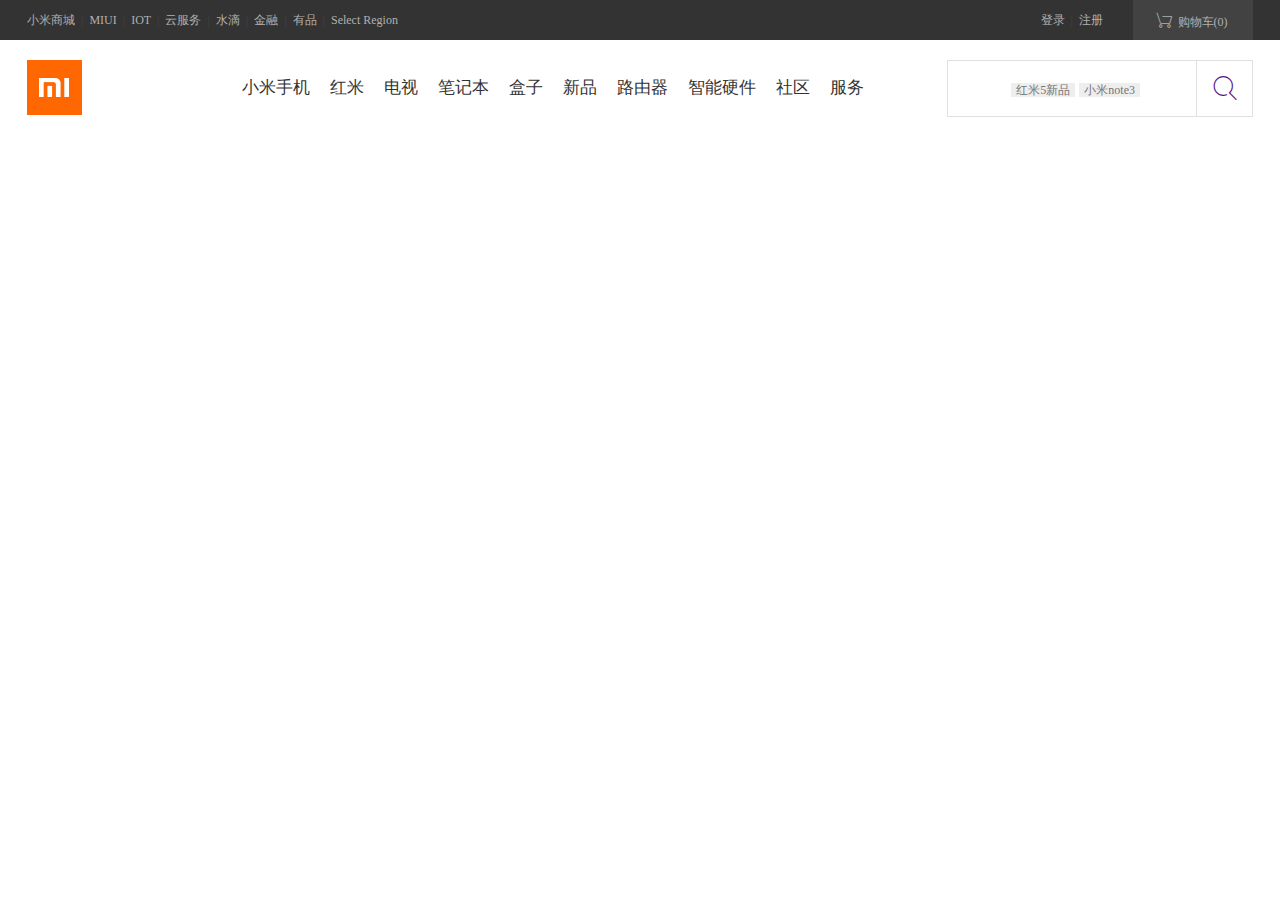
==== xiaomiindex/index.html @ 5c6f3add "小米首页导航" ====
<!DOCTYPE html>
<html lang="en">
<head>
    <meta charset="UTF-8">
    <title>小米商城</title>
    <link rel="stylesheet" href="css/base1.css">
</head>
<body>
    <div class="topbar">
        <div class="content clearfix">     <!--居中对齐-->
            <div class="topbar-left">
                <a href="">小米商城</a>
                <span>|</span>
                <a href="">MIUI</a>
                <span>|</span>
                <a href="">IOT</a>
                <span>|</span>
                <a href="">云服务</a>
                <span>|</span>
                <a href="">水滴</a>
                <span>|</span>
                <a href="">金融</a>
                <span>|</span>
                <a href="">有品</a>
                <span>|</span>
                <a href="">Select Region</a>
            </div>
            <div class="topbar-right">
                <a href="">
                    登录
                </a>
                <span>|</span>
                <a href="">
                    注册
                </a>
                <a class="minicar" href="">
                    <i class="iconfont">&#xe698;</i>
                    <span>购物车(0)</span>
                </a>
            </div>
        </div>
    </div>
    <div class="header">
        <div class="content clearfix">
            <div class="headerr-left">
                <a href=""></a>
            </div>
            <div class="headerr-center">
                <ul>
                    <li><a href="">小米手机</a></li>
                    <li><a href="">红米</a></li>
                    <li><a href="">电视</a></li>
                    <li><a href="">笔记本</a></li>
                    <li><a href="">盒子</a></li>
                    <li><a href="">新品</a></li>
                    <li><a href="">路由器</a></li>
                    <li><a href="">智能硬件</a></li>
                    <li><a href="">社区</a></li>
                    <li><a href="">服务</a></li>
                </ul>
            </div>
            <div class="headerr-right clearfix">
                <input class="search-text" type="text">
                <!--<input class="search-btn" type="button" value="12">-->
                <a href=""><i class="search-btn iconfont">&#xe6ac;</i></a>
                <div class="input-text">
                     <a>红米5新品</a>
                     <a>小米note3</a>
                </div>
            </div>
        </div>
    </div>
</body>
</html>
---- xiaomiindex/css/base1.css ----
*{
    margin:0;
    padding:0;
}
/*global start*/
.content{
    width: 1226px;
    margin:0 auto;   /*设置水平居中*/
}
.clearfix:after{
    clear: both;
    content: " ";
    display: block;
}
@font-face {font-family: "iconfont";
    src: url('../font/iconfont.eot?t=1516155710649'); /* IE9*/
    src: url('../font/iconfont.eot?t=1516155710649#iefix') format('embedded-opentype'), /* IE6-IE8 */
    url('[data-uri]') format('woff'),
    url('../font/iconfont.ttf?t=1516155710649') format('truetype'), /* chrome, firefox, opera, Safari, Android, iOS 4.2+*/
    url('../font/iconfont.svg?t=1516155710649#iconfont') format('svg'); /* iOS 4.1- */
}
.iconfont{
    font-family:"iconfont" !important; /*！inportant将权重设置为最高*/
    font-size:16px;font-style:normal;
    -webkit-font-smoothing: antialiased;
    /*-webkit-text-stroke-width: 0.2px;*/
    -moz-osx-font-smoothing: grayscale;
}
/*global end*/
/*topbar start*/
.topbar{
    width:100%;
    background: #333;
    height: 40px;
    line-height: 40px;  /*字居中显示*/
    font-size: 12px;
    color: #424242;
}
.topbar .topbar-left{
    float: left;
}
.topbar a{
    color: #b0b0b0;
    text-decoration: none;
}
.topbar a:hover{
    color: #ffffff;
}
.topbar  span{
    margin:0 3px;
}
.topbar .topbar-right{
    float: right;
}
.topbar .minicar{
    background-color: #424242;
    display: block;
    height: 40px;
    width: 120px;
    float: right;
    text-align: center;
    margin-left: 30px;
}
.topbar .minicar:hover{
    color: #ff6700;
}
/*topbar end*/
/*header start*/
.header .content{
    padding: 20px 0;
}
.header .headerr-left a{
    display: block;
    height: 55px;
    width: 55px;
    background-color:#ff6700;
}
.header .headerr-left a:after{
    content:"";
    display: block;
    width: 55px;
    height: 55px;
    background: url("../image/mi-logo.png") no-repeat center ;
}
.header .headerr-center ul{
    list-style-type: none;
}
.header .headerr-center{
    float: left;
    margin-left: 150px;
}
.header .headerr-left{
    float: left;
}
.header .headerr-center li{
    float: left;
    height: 55px;
    line-height: 55px;
    padding: 0 10px;
}
.header .headerr-center a{
    color: #333;
    font-size: 17px;
}
.header .headerr-right{
    float: right;
}
.header .headerr-right input{
    height: 53px;
    width: 214px;
    padding: 1px 17px;
    border: 1px solid #e0e0e0;
    font-size: 20px;
}
.header .headerr-right .search-btn {
    width: 55px;
    height: 55px;
    border: 1px solid #e0e0e0;
    float: right;
    margin-left: -1px;
    text-decoration: none;
    font-size:24px;
    text-align: center;
    line-height: 55px;
}
a{
    text-decoration: none;
}
.header .headerr-right{
    float: right;
}
.header .headerr-right .input-text{
    /*position: relative;*/
    /*!*top: -10px;*!*/
    /*!*right:-20px;*!*/
    position: absolute;
    top: 80px;
    right:140px;
}
.header .input-text a{
    text-decoration: none;
    background: #eee;
    color: #757575;
    padding:0 5px;
    font-size: 12px;
}
.header .input-text a:hover{
    background-color: #ff6700;
    color: #ffffff;
}
/*header end*/
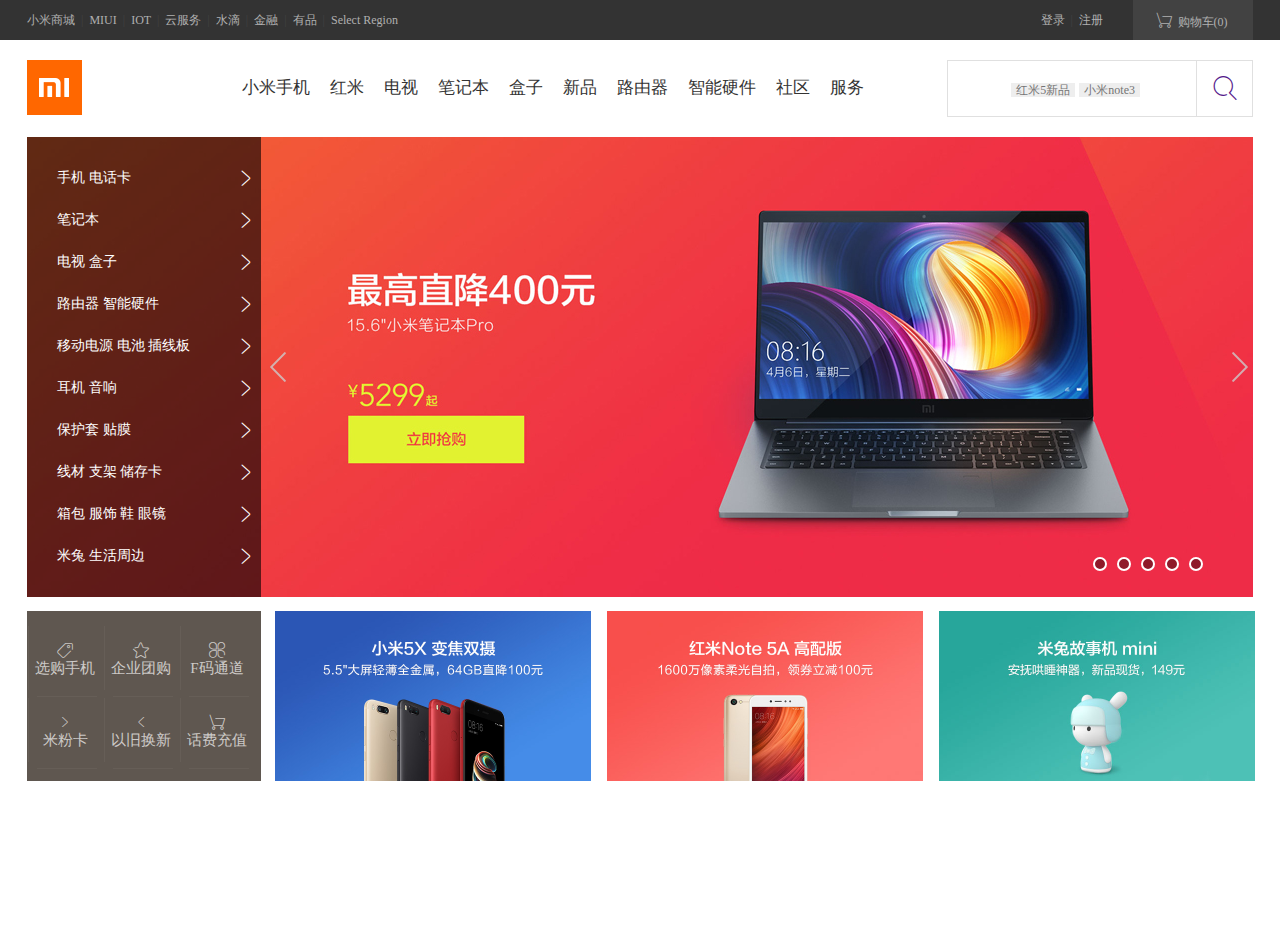
==== commit 888e76d4: "小米中上块" ====
--- a/xiaomiindex/index.html
+++ b/xiaomiindex/index.html
@@ -70,5 +70,60 @@
             </div>
         </div>
     </div>
+<div class="slider-bar">
+    <div class="content slide-side">
+        <div class="slide-left">
+            <ul>
+                <li><a href="">手机&nbsp;电话卡<i class="iconfont">&#xe6a7;</i></a></li>
+                <li><a href="">笔记本<i class="iconfont">&#xe6a7;</i></a></li>
+                <li><a href="">电视&nbsp;盒子<i class="iconfont">&#xe6a7;</i></a></li>
+                <li><a href="">路由器&nbsp;智能硬件<i class="iconfont">&#xe6a7;</i></a></li>
+                <li><a href="">移动电源&nbsp;电池&nbsp;插线板<i class="iconfont">&#xe6a7;</i></a></li>
+                <li><a href="">耳机&nbsp;音响<i class="iconfont">&#xe6a7;</i></a></li>
+                <li><a href="">保护套&nbsp;贴膜<i class="iconfont">&#xe6a7;</i></a></li>
+                <li><a href="">线材&nbsp;支架&nbsp;储存卡<i class="iconfont">&#xe6a7;</i></a></li>
+                <li><a href="">箱包&nbsp;服饰&nbsp;鞋&nbsp;眼镜<i class="iconfont">&#xe6a7;</i></a></li>
+                <li><a href="">米兔&nbsp;生活周边<i class="iconfont">&#xe6a7;</i></a></li>
+            </ul>
+        </div>
+        <div class="slide-content">
+            <a href="">
+              <img src="image/xmad1.jpg">
+            </a>
+        </div>
+        <div class="slide-icon">
+            <div class="si-top">
+                <a href="" class="sit-left"></a>
+                <a href="" class="sit-right"></a>
+            </div>
+            <div class="si-bottom">
+                <ul>
+                    <li><a href=""></a> </li>
+                    <li><a href=""></a> </li>
+                    <li><a href=""></a> </li>
+                    <li><a href=""></a> </li>
+                    <li><a href=""></a> </li>
+                </ul>
+            </div>
+        </div>
+    </div>
+</div>
+<div class="slider-bottom">
+    <div class="content">
+        <div class="bottom-1">
+            <ul class="clearfix">
+                <li><a href=""><i class="iconfont">&#xe6c5;</i><span>选购手机</span></a></li>
+                <li><a href=""><i class="iconfont">&#xe6a0;</i><span>企业团购</span></a></li>
+                <li><a href=""><i class="iconfont">&#xe696;</i><span>F码通道</span></a></li>
+                <li><a href=""><i class="iconfont">&#xe6a7;</i><span>米粉卡</span></a></li>
+                <li><a href=""><i class="iconfont">&#xe697;</i><span>以旧换新</span></a></li>
+                <li><a href=""><i class="iconfont">&#xe698;</i><span>话费充值</span></a></li>
+            </ul>
+        </div>
+    </div>
+    <div class="bottom-img"><a href=""><img src="image/xmad2.jpg"></a></div>
+    <div class="bottom-img"><a href=""><img src="image/xmad3.jpg"></a></div>
+    <div class="bottom-img"><a href=""><img src="image/xmad4.jpg"></a></div>
+</div>
 </body>
 </html>--- a/xiaomiindex/css/base1.css
+++ b/xiaomiindex/css/base1.css
@@ -1,6 +1,13 @@
 *{
     margin:0;
     padding:0;
+}
+ul{
+    list-style-type: none;
+    padding: 0;
+}
+a{
+    text-decoration: none;
 }
 /*global start*/
 .content{
@@ -13,17 +20,18 @@
     display: block;
 }
 @font-face {font-family: "iconfont";
-    src: url('../font/iconfont.eot?t=1516155710649'); /* IE9*/
-    src: url('../font/iconfont.eot?t=1516155710649#iefix') format('embedded-opentype'), /* IE6-IE8 */
-    url('[data-uri]') format('woff'),
-    url('../font/iconfont.ttf?t=1516155710649') format('truetype'), /* chrome, firefox, opera, Safari, Android, iOS 4.2+*/
-    url('../font/iconfont.svg?t=1516155710649#iconfont') format('svg'); /* iOS 4.1- */
-}
-.iconfont{
-    font-family:"iconfont" !important; /*！inportant将权重设置为最高*/
-    font-size:16px;font-style:normal;
+    src: url('../font/iconfont.eot?t=1516239872053'); /* IE9*/
+    src: url('../font/iconfont.eot?t=1516239872053#iefix') format('embedded-opentype'), /* IE6-IE8 */
+    url('[data-uri]') format('woff'),
+    url('../font/iconfont.ttf?t=1516239872053') format('truetype'), /* chrome, firefox, opera, Safari, Android, iOS 4.2+*/
+    url('../font/iconfont.svg?t=1516239872053#iconfont') format('svg'); /* iOS 4.1- */
+}
+
+.iconfont {
+    font-family:"iconfont" !important;
+    font-size:16px;
+    font-style:normal;
     -webkit-font-smoothing: antialiased;
-    /*-webkit-text-stroke-width: 0.2px;*/
     -moz-osx-font-smoothing: grayscale;
 }
 /*global end*/
@@ -61,8 +69,8 @@
     text-align: center;
     margin-left: 30px;
 }
-.topbar .minicar:hover{
-    color: #ff6700;
+.topbar .topbar-right:hover{
+   color: #ff6700;
 }
 /*topbar end*/
 /*header start*/
@@ -148,4 +156,152 @@
     background-color: #ff6700;
     color: #ffffff;
 }
-/*header end*/+/*header end*/
+/*slide-bar start*/
+.slider-bar .slide-side{
+    position: relative;
+    height:460px;
+}
+.slider-bar .slide-content{
+    position:absolute;
+    width: 1226px;
+    height: 460px;
+    background-color:yellow;
+    top:0;
+    left:0;
+}
+.slider-bar .slide-left{
+    z-index:10;
+    position: absolute;
+    top:0;
+    left:0;
+    background-color: rgba(0,0,0,0.6);
+    width: 234px;
+    height:420px;
+    padding: 20px 0;
+    /*box-sizing: border-box;*/
+}
+.slider-bar .slide-left a{
+    display: block;
+    height: 42px;
+    padding-left: 30px;
+    font-size: 14px;
+    color: #ffffff;
+    line-height: 42px;
+    padding-right:3px;
+}
+.slider-bar .slide-left a:hover{
+    background-color: #ff6700;
+}
+.slider-bar .slide-left i{
+    float: right;
+    font-size: 24px;
+}
+.slider-bar .slide-icon .si-top{
+    position: absolute;
+    top: 50%;
+    left: 234px;
+    height: 70px;
+    margin-top: -35px;
+    width: 992px;
+}
+.slider-bar .si-top a{
+    display: block;
+    float: left;
+    width:35px;
+    height:65px;
+    background-image:url("../image/icon-slides.png");
+    background-position:-85px 0 ;
+}
+.slider-bar .si-top a:last-child{
+    float: right;
+    background-position: -125px 0;
+}
+.slider-bar .si-top .sit-left:hover{
+    background-position: 0  0;
+}
+.slider-bar .si-top .sit-right:hover{
+    background-position: -42px 0;
+}
+.slider-bar .si-bottom{
+    position: absolute;
+    bottom:26px;
+    right: 45px;
+    /*background-color: #00d20d;*/
+}
+.slider-bar .si-bottom li{
+    float: left;
+
+}
+.slider-bar .si-bottom a{
+    display: block;
+    width: 10px;
+    height: 10px;
+    margin:0 5px;
+    border-radius: 50%;
+    border-color: rgba(255,255,255,0.3);
+    background-color: rgba(0,0,0,0.4);
+    border:2px solid #fff;
+}
+.slider-bar .si-bottom a:hover{
+    boeder-color:rgba(0,0,0,0.4);
+    background-color:rgba(255,255,255,0.6) ;
+}
+.slider-bottom{
+    margin-top: 14px;
+}
+.slider-bottom .bottom-1{
+    width: 234px;
+    height: 170px;
+    background-color: #5f5750;
+    float: left;
+}
+.slider-bottom ul li{
+    text-align: center;
+    float: left;
+    width: 70px;
+    height: 42px;
+    padding:0 3px;
+    padding-top: 30px;
+}
+.slider-bottom ul a{
+    color: rgba(255,255,255,0.7);
+    font-size: 15px;
+}
+.slider-bottom ul a:hover{
+    color:rgb(255,255,255);
+}
+.slider-bottom ul i{
+    display:block;
+}
+.slider-bottom .bottom-img{
+    float: left;
+    height:316px;
+    width: 318px;
+    margin-left: 14px;
+}
+.slider-bottom .bottom-img img{
+    height:170px;
+    width: 316px;
+}
+.slider-bottom ul li:after{
+    position: relative;
+    content: "";
+    top: -52px;
+    left: -2px;
+    width: 1px;
+    height: 64px;
+    background-color:#665e57;
+    display: block;
+}
+.slider-bottom ul li:before{
+    position: relative;
+    content: "";
+    top: 55px;
+    left: 7px;
+    width: 60px;
+    height: 1px;
+    background-color: #665e57;
+    display: block;
+}
+/*slide-bar end*/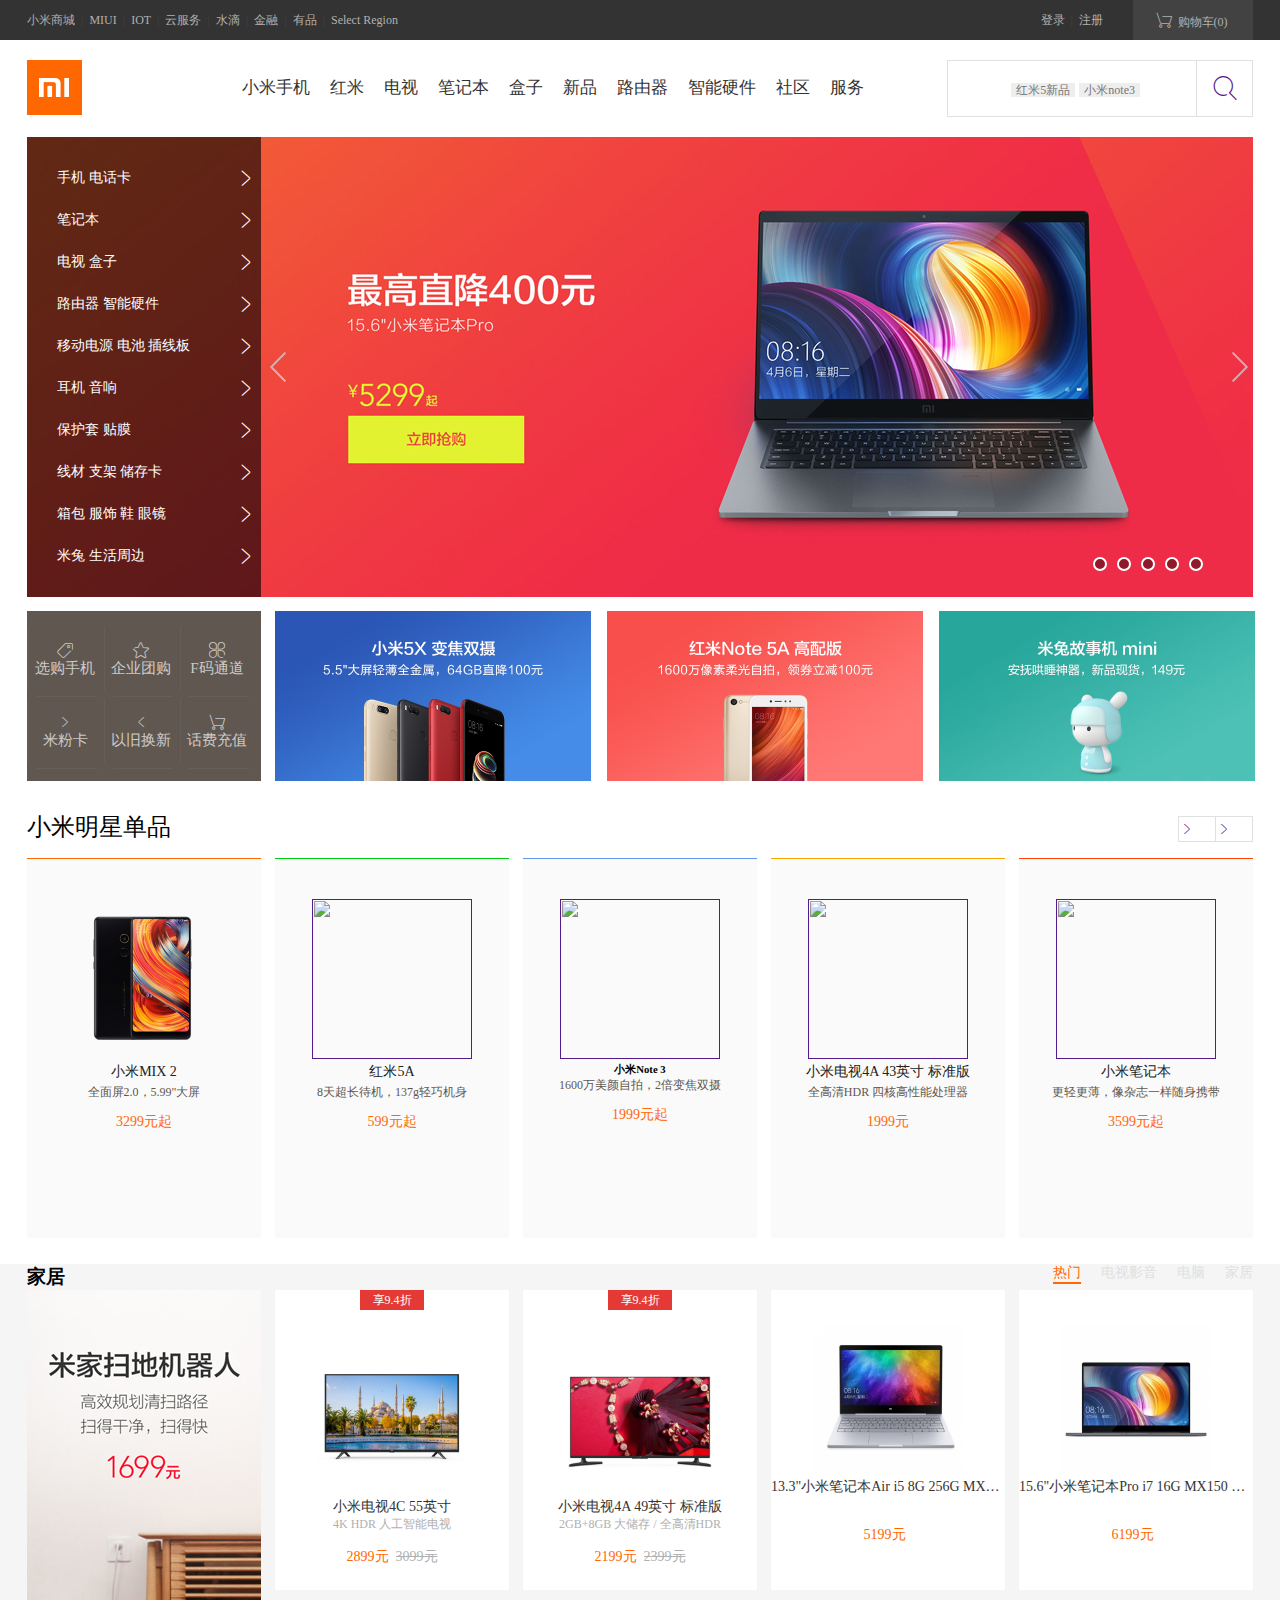
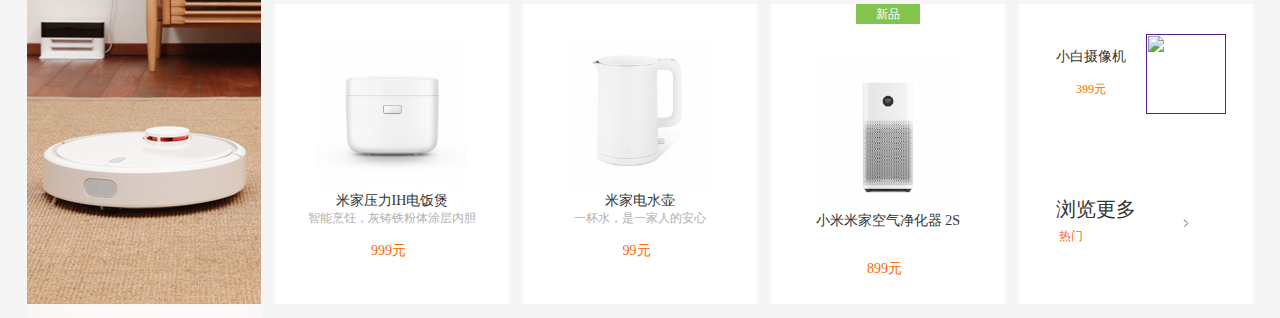
==== commit b8dd237e: "小米中上块++" ====
--- a/xiaomiindex/index.html
+++ b/xiaomiindex/index.html
@@ -108,7 +108,7 @@
         </div>
     </div>
 </div>
-<div class="slider-bottom">
+<div class="slider-bottom clearfix">
     <div class="content">
         <div class="bottom-1">
             <ul class="clearfix">
@@ -125,5 +125,166 @@
     <div class="bottom-img"><a href=""><img src="image/xmad3.jpg"></a></div>
     <div class="bottom-img"><a href=""><img src="image/xmad4.jpg"></a></div>
 </div>
+<div class="plain-box">
+    <div class="content ">
+        <div class="tittle">
+            <h2>小米明星单品</h2>
+        </div>
+        <div class="more">
+            <a href="" class="iconfont">&#xe6a7;</a>
+            <a href="" class="iconfont">&#xe6a7;</a>
+        </div>
+        <div class="pb-slider">
+            <ul>
+                <li class="a"><a href=""><img src="image/xmad_1.png"></a>
+                    <h3>小米MIX 2</h3>
+                    <p>全面屏2.0，5.99"大屏</p>
+                    <p class="price">3299元起</p>
+                </li>
+                <li class="b"><a href=""><img src="image/2.png"></a>
+                    <h3>红米5A</h3>
+                    <p>8天超长待机，137g轻巧机身</p>
+                    <p class="price">599元起</p>
+                </li>
+                <li class="c"><a href=""><img src="image/3.png"></a>
+                    <h6>小米Note 3</h6>
+                    <p>1600万美颜自拍，2倍变焦双摄</p>
+                    <p class="price">1999元起</p>
+                </li>
+                <li class="d"><a href=""><img src="image/4.png"></a>
+                    <h3>小米电视4A 43英寸 标准版</h3>
+                    <p>全高清HDR 四核高性能处理器</p>
+                    <p class="price">1999元</p>
+                </li>
+                <li class="e"><a href=""><img src="image/5.png"></a>
+                    <h3>小米笔记本</h3>
+                    <p>更轻更薄，像杂志一样随身携带</p>
+                    <p class="price">3599元起</p>
+                </li>
+
+            </ul>
+        </div>
+    </div>
+</div>
+<div class="home-brick-box">
+    <div class="content">
+        <div>
+            <h3>家居</h3>
+            <div class="hbb-right">
+                <ul>
+                    <li class="li-active">热门</li>
+                    <li>电视影音</li>
+                    <li>电脑</li>
+                    <li>家居</li>
+                </ul>
+            </div>
+        </div>
+        <div class="box-bd clearfix">
+            <div class="span4">
+            </div>
+            <div class="span16">
+                <ul>
+                    <li class="item-m">
+                        <div class="y flag-saleoff">     享9.4折 </div>
+                        <a href="">
+                            <img src="image/more/1.png">
+                            <span>小米电视4C 55英寸</span>
+                        </a>
+                        <p class="desc">4K HDR 人工智能电视</p>
+                        <div class="price">
+                            <span class="num">2899元&nbsp;&nbsp;</span>
+                            <span class="x" ><del>3099元</del></span>
+                        </div>
+                    </li>
+                    <li class="item-m">
+                        <div class="y flag-saleoff">     享9.4折 </div>
+                        <a href="">
+                            <img src="image/more/2.png">
+                            <span>小米电视4A 49英寸 标准版</span>
+                        </a>
+                        <p class="desc">2GB+8GB 大储存 / 全高清HDR</p>
+                        <div class="price">
+                            <span class="num">2199元&nbsp;&nbsp;</span>
+                            <span class="x" ><del>2399元</del></span>
+                        </div>
+                    </li>
+                    <li class="item-m">
+                        <a href="">
+                            <img src="image/more/3.jpg">
+                            <span>13.3"小米笔记本Air i5 8G 256G MX150 银色</span>
+                        </a>
+                        <p class="desc">&nbsp;</p>
+                        <div class="price">
+                            <span class="num">5199元&nbsp;&nbsp;</span>
+                            <!--<span class="x" ><del>3099元</del></span>-->
+                        </div>
+                    </li>
+                    <li class="item-m">
+                        <a href="">
+                            <img src="image/more/4.jpg">
+                            <span>15.6"小米笔记本Pro i7 16G MX150 深空灰</span>
+                        </a>
+                        <p class="desc">&nbsp;</p>
+                        <div class="price">
+                            <span class="num">6199元&nbsp;&nbsp;</span>
+                            <!--<span class="x" ><del>3099元</del></span>-->
+                        </div>
+                    </li>
+                    <li class="item-m">
+                        <a href="">
+                            <img src="image/more/5.jpg">
+                            <span>米家压力IH电饭煲</span>
+                        </a>
+                        <p class="desc">智能烹饪，灰铸铁粉体涂层内胆</p>
+                        <div class="price">
+                            <span class="num">999元&nbsp;&nbsp;</span>
+                            <!--<span class="x" ><del>3099元</del></span>-->
+                        </div>
+                    </li>
+                    <li class="item-m">
+                        <a href="">
+                            <img src="image/more/6.jpg">
+                            <span>米家电水壶</span>
+                        </a>
+                        <p class="desc">一杯水，是一家人的安心</p>
+                        <div class="price">
+                            <span class="num">99元&nbsp;&nbsp;</span>
+                            <!--<span class="x" ><del>3099元</del></span>-->
+                        </div>
+                    </li>
+                    <li class="item-m">
+                        <div class="y nflag-saleoff">     新品</div>
+                        <a href="">
+                            <img src="image/more/7.jpg">
+                            <span>小米米家空气净化器 2S</span>
+                        </a>
+                        <p class="desc">&nbsp;</p>
+                        <div class="price">
+                            <span class="num">899元&nbsp;&nbsp;</span>
+                            <!--<span class="x" ><del>3099元</del></span>-->
+                        </div>
+                    </li>
+                    <li>
+                        <div class="brick-item">
+                            <a href=""><img src="image/more/8.jpg"></a>
+                            <a href="">
+                                <h3>小白摄像机</h3>
+                            </a>
+                            <p>399元</p>
+                        </div>
+                        <div class="brick-item brick-item-r">
+                            <a href="">
+                                浏览更多
+                                <p>热门</p>
+                                <i class="iconfont">&#xe6a7;</i>
+                            </a>
+                        </div>
+                    </li>
+                </ul>
+            </div>
+        </div>
+    </div>
+</div>
+
 </body>
 </html>--- a/xiaomiindex/css/base1.css
+++ b/xiaomiindex/css/base1.css
@@ -276,7 +276,7 @@
 }
 .slider-bottom .bottom-img{
     float: left;
-    height:316px;
+    height:170px;
     width: 318px;
     margin-left: 14px;
 }
@@ -304,4 +304,262 @@
     background-color: #665e57;
     display: block;
 }
-/*slide-bar end*/+
+/*slide-bar end*/
+/* plain-box start*/
+.plain-box{
+    margin-top: 30px;
+}
+
+
+.plain-box .content{
+    position: relative;
+    overflow: hidden;
+}
+.plain-box .more{
+    position: absolute;
+    float: right;
+    right: 0px;
+    top: 5px;
+}
+.plain-box .more a{
+    float: left;
+    display: inline-block;
+    border:1px solid #e0e0e0;
+    width:36px;
+    height: 24px;
+    line-height: 24px;
+}
+.plain-box .more a:last-child{
+    margin-left: -1px;
+}
+.plain-box .more a:hover{
+    color: #ff6700;
+}
+.plain-box .pb-slider{
+    width: 2480px;
+
+}
+.plain-box .pb-slider li{
+    margin-right: 14px;
+    float: left;
+    text-align: center;
+    padding-top: 40px;
+    width: 234px;
+    height: 339px;
+    background-color:#fafafa;
+}
+.plain-box h2{
+    font-weight: 400;
+    margin-bottom: 15px;
+}
+.plain-box .pb-slider .a{
+    border-top: 1px solid #ff6700;
+}
+.plain-box .pb-slider .b{
+    border-top: 1px solid #00d20d;
+}
+.plain-box .pb-slider .c{
+    border-top: 1px solid cornflowerblue;
+}
+.plain-box .pb-slider .d{
+    border-top: 1px solid orange;
+}
+.plain-box .pb-slider .e{
+    border-top: 1px solid orangered;
+}
+.plain-box li img{
+    height: 160px;
+    width: 160px;
+}
+.plain-box li h3{
+    color: #212121;
+    font-size: 14px;
+    font-weight: 400;
+    margin:0 20px 3px;
+}
+.plain-box li p{
+    color: #5f5750;
+    font-size: 12px;
+    margin:0 20px 12px;
+}
+.plain-box li .price{
+    color: #ff6709;
+    font-size: 14px;
+}
+/**plain-box end*/
+/*home-brick-box start*/
+.home-brick-box{
+    margin-top: 26px;
+    background-color: rgb(245,245,245);
+}
+.home-brick-box .content{
+    position: relative;
+}
+.home-brick-box .hbb-right{
+    position: absolute;
+    right:0;
+    top:0;
+}
+.home-brick-box .hbb-right li{
+    float: left;
+    margin-left: 20px;
+    color: #e0e0e0;
+    font-size: 14px;
+    position: relative;
+}
+.home-brick-box li p{
+    text-align: center;
+}
+.home-brick-box li span{
+    display:block;
+    text-align: center;
+    color: #333;
+}
+.home-brick-box .hbb-right .li-active{
+    color: #ff6700;
+    border-bottom: 2px solid #ff6700;
+}
+.home-brick-box img{
+    /*margin:0 auto;*/
+    /*margin-left: 20px;*/
+    width: 150px;
+    height: 150px;
+    position: relative;
+
+}
+.home-brick-box .box-bd .span4{
+    width: 234px;
+    height: 628px;
+    background-image: url("../image/more/jiaju.jpg");
+    float: left;
+}
+.home-brick-box .box-bd .span16{
+    float: left;
+    width:992px;
+    height: 628px;
+}
+.home-brick-box .span16 li{
+    width: 234px;
+    height: 246px;
+    /*height: 246px;*/
+    padding: 34px 0 20px;
+    background-color:#ffffff;
+    /*background-image: url("../image/more/jiaju.jpg");*/
+    float: left;
+    margin:0 0 14px 14px;
+    text-align: center;
+}
+.home-brick-box .price{
+    text-align: center;
+    display: inline-block;
+    margin: 10px;
+}
+.home-brick-box a{
+    font-size: 14px;
+    font-weight: 400;
+    text-align: center;
+}
+.home-brick-box .price span{
+    float: left;
+    font-size: 14px;
+    color: #ff6700;
+
+}
+.home-brick-box .item-m span{
+    display: block;
+    text-overflow:ellipsis;
+    white-space: nowrap;
+    overflow: hidden;
+}
+.home-brick-box .desc{
+    margin-bottom: 5px;
+    font-size: 12px;
+    color: #b0b0b0;
+}
+.home-brick-box .price .x{
+    color: #b0b0b0;
+}
+/*.home-brick-box  .price del{*/
+    /*text-align: center;*/
+    /*display: inline-block;*/
+    /*float: left;*/
+/*}*/
+.home-brick-box .brick-item{
+    width: 234px;
+    height: 143px;
+    background-color:#ffffff;
+    margin-bottom: 14px;
+    /*float: left;*/
+}
+.home-brick-box li:last-child{
+    padding:0;
+}
+.home-brick-box .brick-item img{
+    width: 80px;
+    height: 80px;
+    position: relative;
+    top: 30px;
+    right: -50px;
+}
+.home-brick-box .flag-saleoff{
+    background-color: #e53935;
+    /*display: block;*/
+}
+.home-brick-box .y{
+    position:relative;
+    top: -34px;
+    left: 50%;
+    z-index: 2;
+    width: 64px;
+    height: 20px;
+    margin-left: -32px;
+    font-size: 12px;
+    line-height: 20px;
+    text-align: center;
+    color: #fff;
+}
+.home-brick-box .nflag-saleoff{
+    background-color:#83c44e;
+}
+.home-brick-box .brick-item h3{
+    font-weight: 100;
+    color: #333;
+    position: relative;
+    font-size: 14px;
+    top: -40px;
+    left: -45px;
+}
+.home-brick-box .brick-item p{
+    font-weight: 100;
+    color: #ff6700;
+    position: relative;
+    font-size: 12px;
+    top: -25px;
+    left: -45px;
+}
+.home-brick-box .brick-item-r a{
+    font-weight: 50;
+    color: #333;
+    position: relative;
+    font-size: 20px;
+    top: 35px;
+    left: -40px;
+}
+.home-brick-box .brick-item-r p{
+    font-weight: 100;
+    color: #ff6709;
+    position: relative;
+    font-size: 12px;
+    top: 5px;
+    left: -25px;
+}
+.home-brick-box .brick-item-r i{
+    font-weight: 100;
+    /*color: #ff6709;*/
+    position: relative;
+    font-size: 12px;
+    top: -30px;
+    left: 90px;
+}
+/*home-brick-box end*/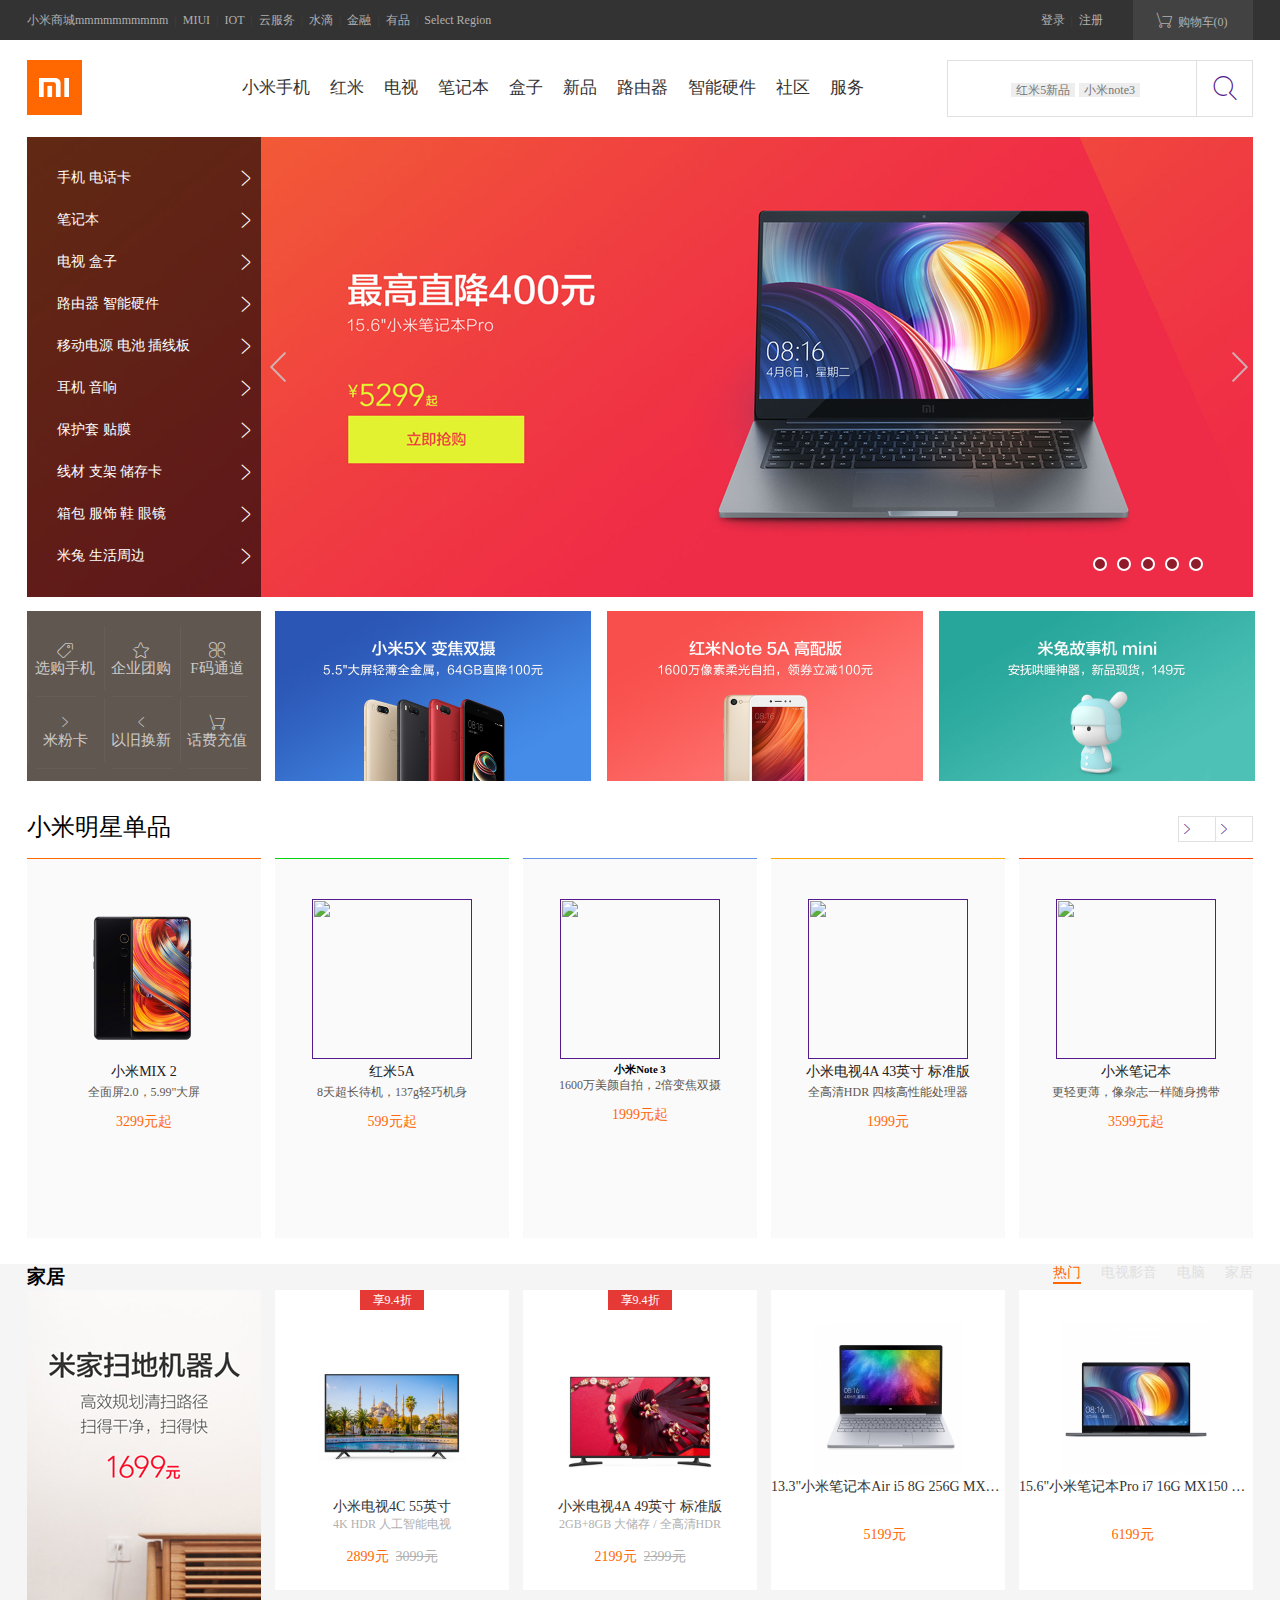
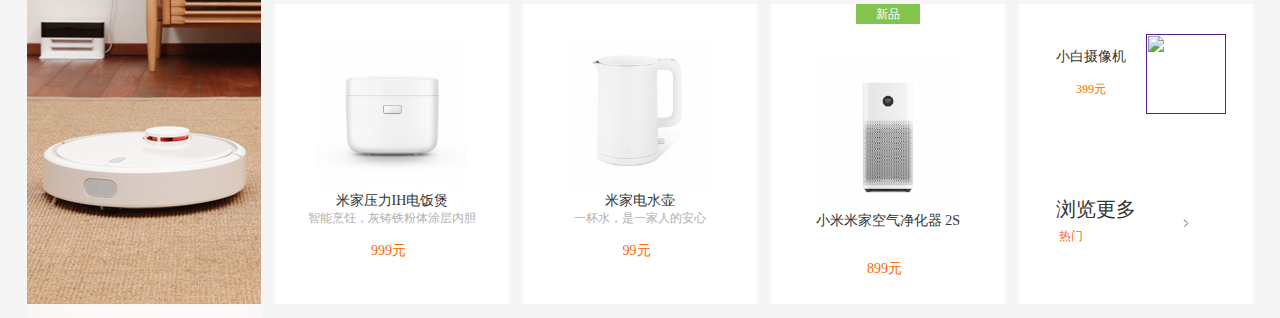
==== commit 06810e79: "mmmm" ====
--- a/xiaomiindex/index.html
+++ b/xiaomiindex/index.html
@@ -9,7 +9,7 @@
     <div class="topbar">
         <div class="content clearfix">     <!--居中对齐-->
             <div class="topbar-left">
-                <a href="">小米商城</a>
+                <a href="">小米商城mmmmmmmmmm</a>
                 <span>|</span>
                 <a href="">MIUI</a>
                 <span>|</span>
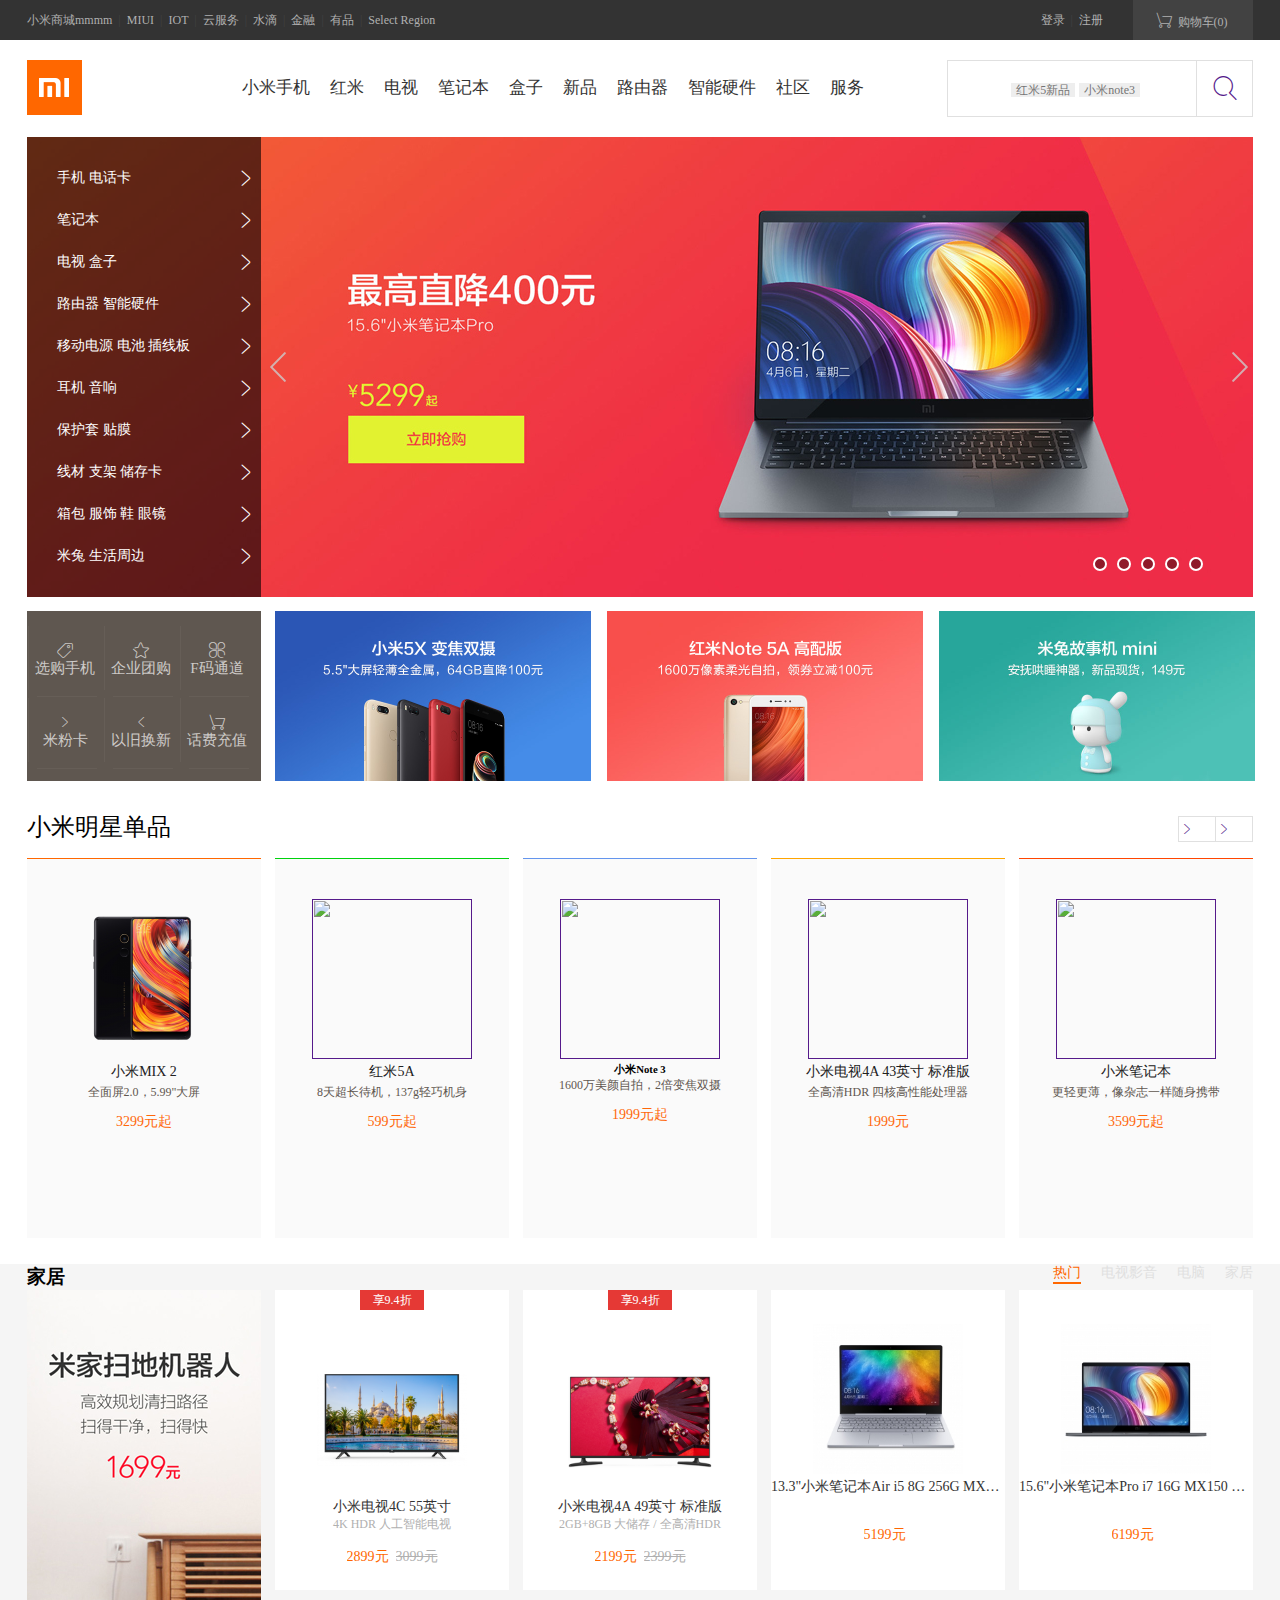
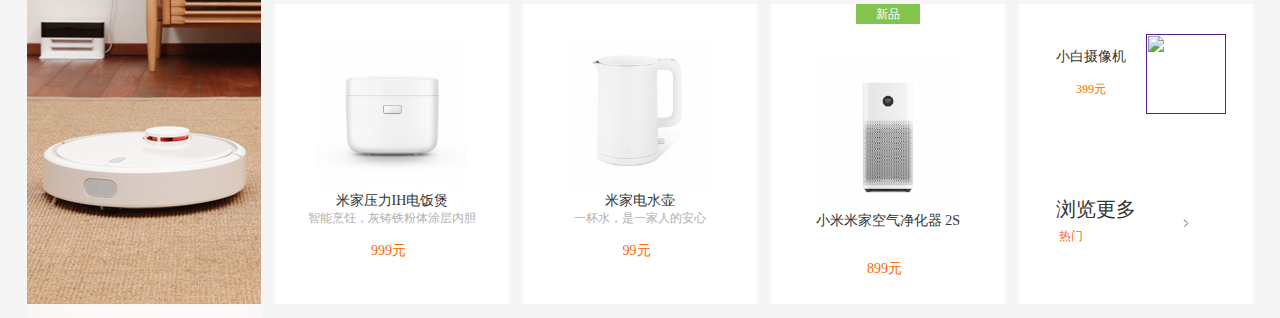
==== commit 82b30d43: "ss" ====
--- a/xiaomiindex/index.html
+++ b/xiaomiindex/index.html
@@ -9,7 +9,7 @@
     <div class="topbar">
         <div class="content clearfix">     <!--居中对齐-->
             <div class="topbar-left">
-                <a href="">小米商城mmmmmmmmmm</a>
+                <a href="">小米商城mmmm</a>
                 <span>|</span>
                 <a href="">MIUI</a>
                 <span>|</span>
